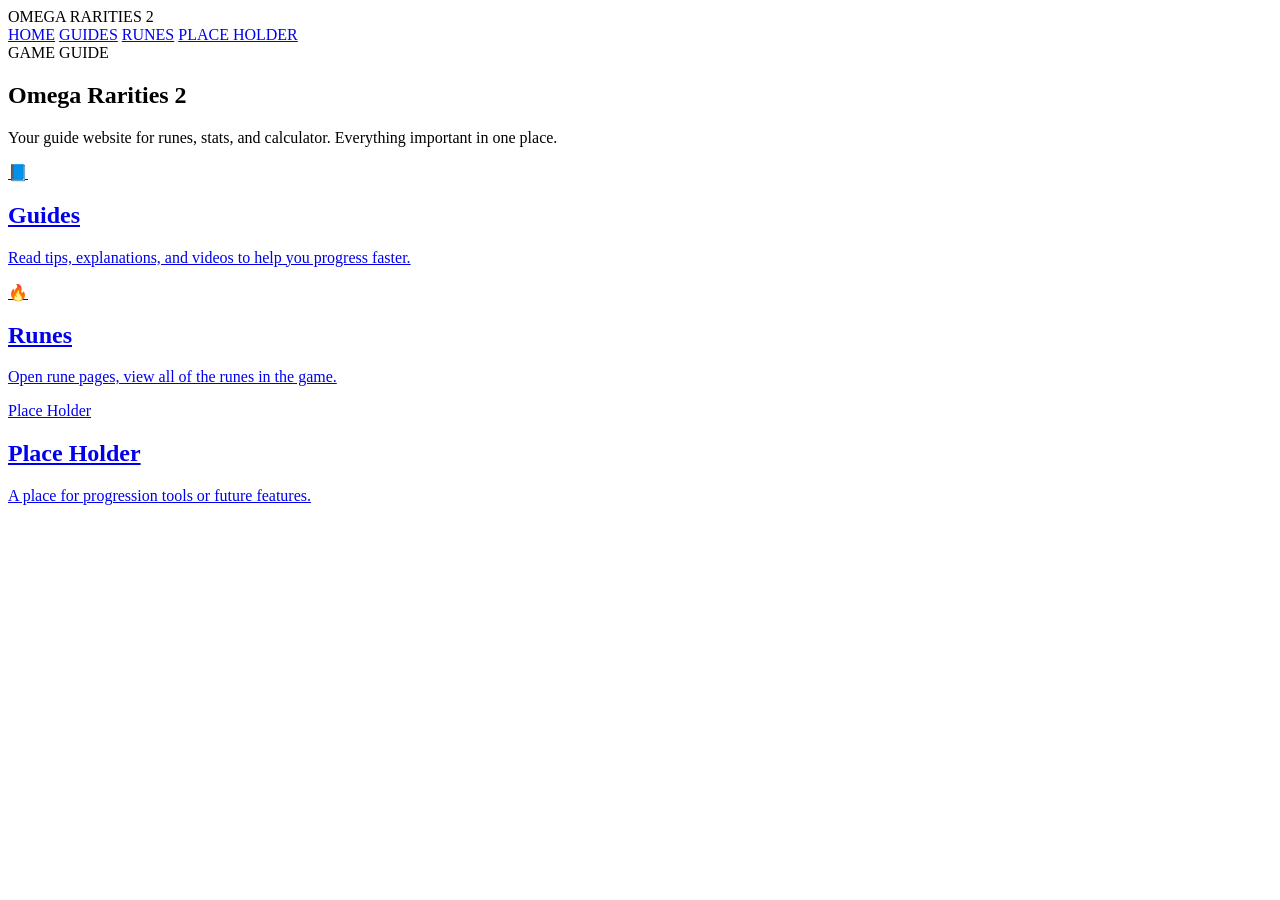
==== index.html @ d83e7086 "Create index.html" ====
<!DOCTYPE html>
<html lang="en">
<head>
    <meta charset="UTF-8">
    <meta name="viewport" content="width=device-width, initial-scale=1.0">
    <title>imi2 Guide</title>
    <link rel="stylesheet" href="style.css">
</head>
<body>

<header class="topbar">
    <div class="logo">OMEGA RARITIES 2</div>
    <nav>
        <a href="index.html">HOME</a>
        <a href="guides.html">GUIDES</a>
        <a href="runes.html">RUNES</a>
        <a href="calculator.html">PLACE HOLDER</a>
    </nav>
</header>

<main class="home-page">

    <section class="home-hero">
        <div class="hero-card">
            <div class="hero-tag">GAME GUIDE</div>
            <h1>Omega Rarities 2</h1>
            <p>
                Your guide website for runes, stats, and calculator. Everything important in one place.
            </p>
        </div>
    </section>

    <section class="menu-grid">
        <a class="menu-card" href="guides.html">
            <div class="menu-icon">📘</div>
            <h2>Guides</h2>
            <p>Read tips, explanations, and videos to help you progress faster.</p>
        </a>

        <a class="menu-card" href="runes.html">
            <div class="menu-icon">🔥</div>
            <h2>Runes</h2>
            <p>Open rune pages, view all of the runes in the game.</p>
        </a>

        <a class="menu-card" href="Place Holder.html">
            <div class="menu-icon">Place Holder</div>
            <h2>Place Holder</h2>
            <p>A place for progression tools or future features.</p>
        </a>
    </section>

</main>

</body>
</html>
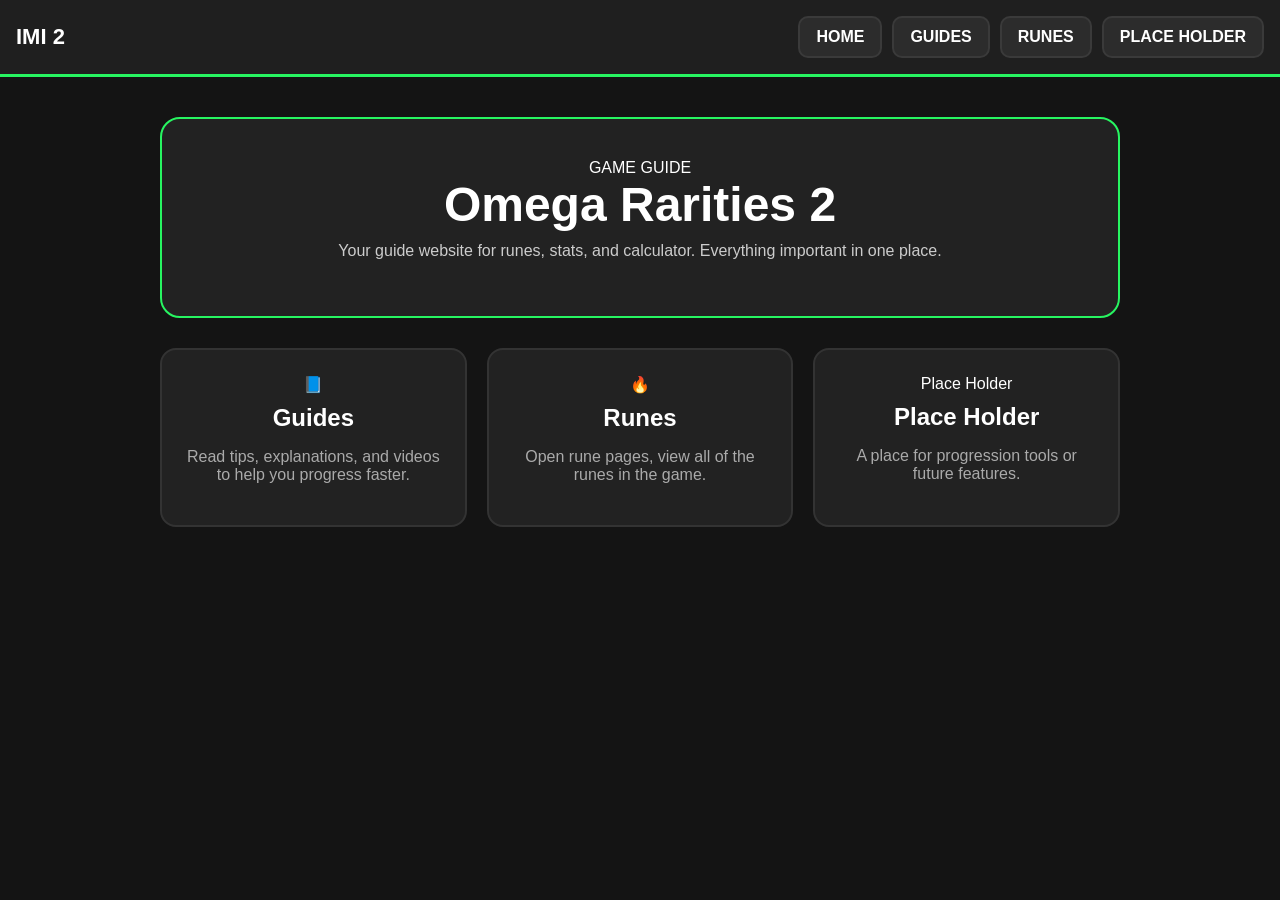
==== commit f70b6f73: "Update index.html" ====
--- a/index.html
+++ b/index.html
@@ -9,7 +9,7 @@
 <body>
 
 <header class="topbar">
-    <div class="logo">OMEGA RARITIES 2</div>
+    <div class="logo">IMI 2</div>
     <nav>
         <a href="index.html">HOME</a>
         <a href="guides.html">GUIDES</a>
--- a/style.css
+++ b/style.css
@@ -0,0 +1,247 @@
+* {
+    box-sizing: border-box;
+}
+
+body {
+    margin: 0;
+    font-family: Arial, sans-serif;
+    background: #141414;
+    color: white;
+}
+
+/* TOP BAR */
+.topbar {
+    background: #1f1f1f;
+    border-bottom: 3px solid #27F561;
+    padding: 16px;
+    display: flex;
+    justify-content: space-between;
+    align-items: center;
+}
+
+.logo {
+    font-size: 22px;
+    font-weight: bold;
+}
+
+nav {
+    display: flex;
+    gap: 10px;
+}
+
+nav a {
+    background: #2c2c2c;
+    color: white;
+    text-decoration: none;
+    padding: 10px 16px;
+    border-radius: 10px;
+    font-weight: bold;
+    border: 2px solid #3a3a3a;
+}
+
+nav a:hover {
+    background: #27F561;
+}
+
+/* HERO CENTERED */
+.home-page {
+    max-width: 1000px;
+    margin: auto;
+    padding: 40px 20px;
+    text-align: center;
+}
+
+.hero-card {
+    background: #222;
+    border: 2px solid #27F561;
+    border-radius: 20px;
+    padding: 40px 20px;
+}
+
+.hero-card h1 {
+    margin: 0;
+    font-size: 48px;
+}
+
+.hero-card p {
+    margin-top: 10px;
+    color: #ccc;
+}
+
+/* BUTTONS */
+.hero-buttons {
+    margin-top: 25px;
+    display: flex;
+    justify-content: center;
+    gap: 10px;
+}
+
+.hero-btn {
+    padding: 14px 20px;
+    border-radius: 10px;
+    font-weight: bold;
+    text-decoration: none;
+    color: white;
+    background: #2c2c2c;
+    border: 2px solid #444;
+}
+
+.hero-btn:hover {
+    background: #27F561;
+}
+
+/* CARDS GRID */
+.menu-grid {
+    margin-top: 30px;
+    display: grid;
+    grid-template-columns: repeat(auto-fit, minmax(250px, 1fr));
+    gap: 20px;
+}
+
+.menu-card {
+    background: #222;
+    border: 2px solid #333;
+    border-radius: 16px;
+    padding: 25px;
+    text-align: center;
+    text-decoration: none;
+    color: white;
+}
+
+.menu-card:hover {
+    border-color: #27F561;
+    transform: translateY(-3px);
+}
+
+.menu-card h2 {
+    margin: 10px 0;
+}
+
+.menu-card p {
+    color: #aaa;
+}
+
+/* RUNES */
+.rune-grid {
+    display: grid;
+    grid-template-columns: repeat(auto-fit, minmax(250px, 1fr));
+    gap: 20px;
+}
+
+.rune-card {
+    background: #222;
+    border: 2px solid #333;
+    padding: 20px;
+    border-radius: 16px;
+    text-align: center;
+    cursor: pointer;
+}
+
+.rune-card:hover {
+    border-color: #27F561;
+}
+
+.rune-card img {
+    width: 100px;
+    margin: 10px 0;
+}
+
+/* POPUP */
+.popup {
+    display: none;
+    position: fixed;
+    inset: 0;
+    background: rgba(0,0,0,0.85);
+    justify-content: center;
+    align-items: center;
+}
+
+.popup-content {
+    background: #222;
+    border: 2px solid #27F561;
+    padding: 20px;
+    border-radius: 16px;
+    max-height: 80vh;
+    overflow-y: auto;
+    width: 90%;
+    max-width: 900px;
+}
+
+.close {
+    float: right;
+    font-size: 28px;
+    cursor: pointer;
+}
+
+#popup-images {
+    display: grid;
+    grid-template-columns: repeat(auto-fit, minmax(200px, 1fr));
+    gap: 10px;
+}
+
+.popup-img {
+    width: 100%;
+    border-radius: 10px;
+}
+
+.guide-box {
+    background: #222;
+    border: 2px solid #27F561;
+    border-radius: 18px;
+    padding: 20px;
+    margin-bottom: 20px;
+}
+
+.guide-box h2 {
+    margin-top: 0;
+}
+
+.guide-box ol {
+    padding-left: 20px;
+}
+
+.guide-box li {
+    margin-bottom: 10px;
+    color: #ddd;
+    line-height: 1.5;
+}
+
+/* ===== CALCULATOR HERO CUSTOM ===== */
+
+.hero-custom {
+    display: flex;
+    justify-content: center;
+    align-items: center;
+    padding: 50px 20px 30px;
+}
+
+.hero-box {
+    background: linear-gradient(180deg, #2c2c2c 0%, #1f1f1f 100%);
+    border: 2px solid #ff8c1a;
+    border-radius: 22px;
+    padding: 30px;
+    text-align: center;
+    max-width: 700px;
+    width: 100%;
+    box-shadow: 0 16px 30px rgba(0,0,0,0.35);
+}
+
+.hero-small {
+    display: block;
+    color: #ff9f2f;
+    font-size: 13px;
+    letter-spacing: 1px;
+    margin-bottom: 6px;
+}
+
+.hero-box h1 {
+    margin: 0;
+    font-size: 36px;
+    color: white;
+}
+
+.hero-box p {
+    margin-top: 12px;
+    color: #cfcfcf;
+    font-size: 16px;
+}
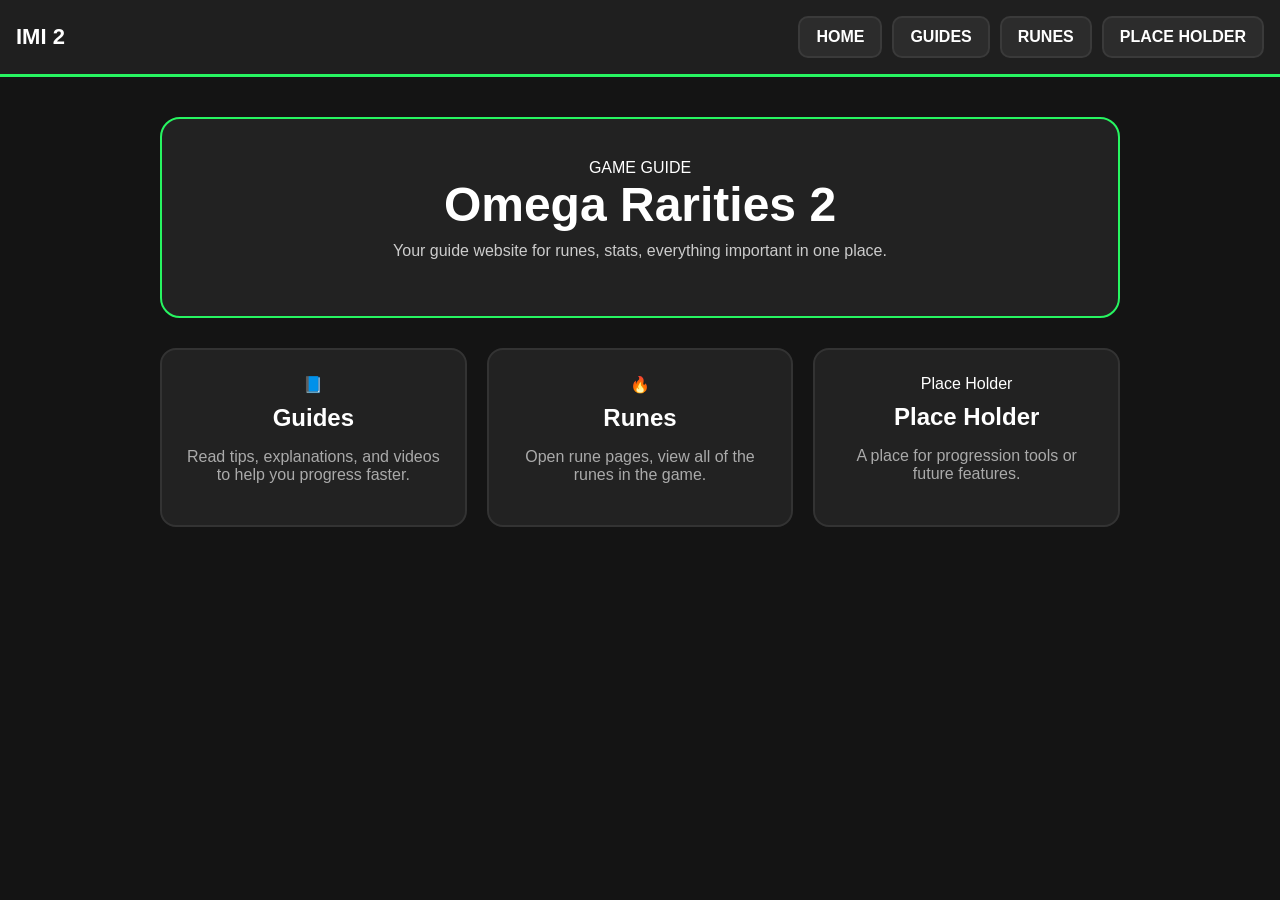
==== commit 51100986: "Update index.html" ====
--- a/index.html
+++ b/index.html
@@ -25,7 +25,7 @@
             <div class="hero-tag">GAME GUIDE</div>
             <h1>Omega Rarities 2</h1>
             <p>
-                Your guide website for runes, stats, and calculator. Everything important in one place.
+                Your guide website for runes, stats, everything important in one place.
             </p>
         </div>
     </section>
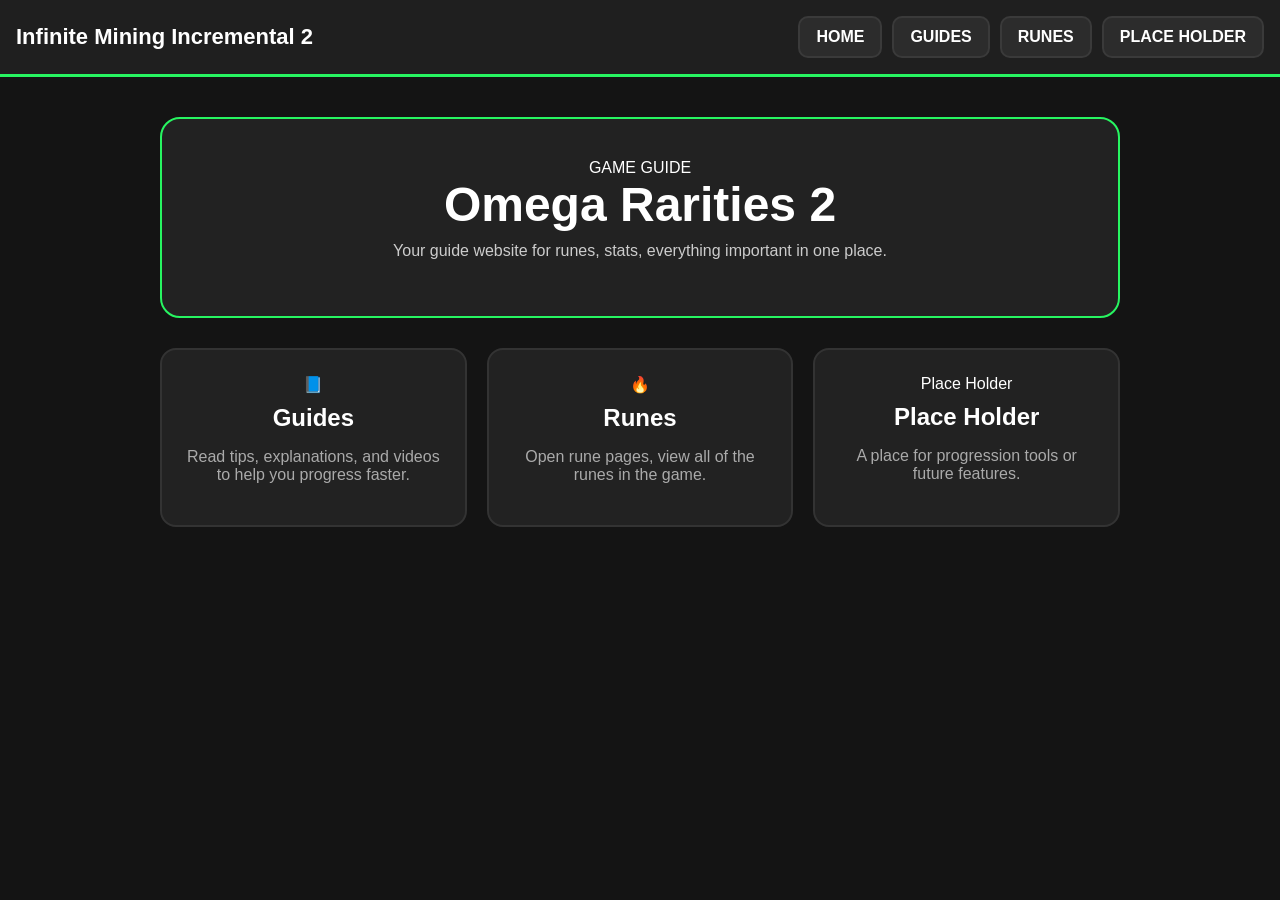
==== commit 7be6b11c: "Update index.html" ====
--- a/index.html
+++ b/index.html
@@ -9,7 +9,7 @@
 <body>
 
 <header class="topbar">
-    <div class="logo">IMI 2</div>
+    <div class="logo">Infinite Mining Incremental 2</div>
     <nav>
         <a href="index.html">HOME</a>
         <a href="guides.html">GUIDES</a>
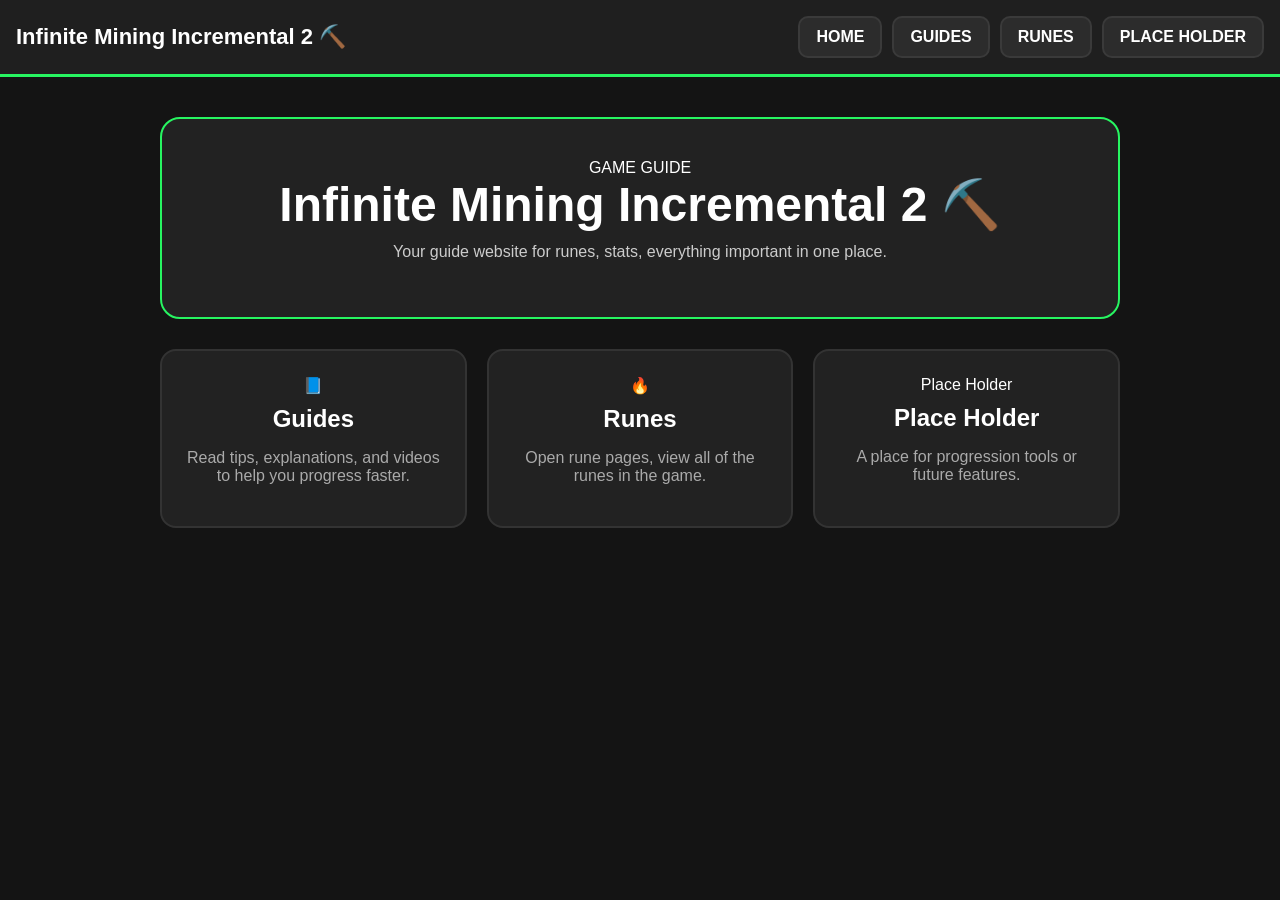
==== commit d369112e: "Update index.html" ====
--- a/index.html
+++ b/index.html
@@ -3,13 +3,13 @@
 <head>
     <meta charset="UTF-8">
     <meta name="viewport" content="width=device-width, initial-scale=1.0">
-    <title>imi2 Guide</title>
+    <title>Infinite Mining Incremental 2 ⛏️ Guides</title>
     <link rel="stylesheet" href="style.css">
 </head>
 <body>
 
 <header class="topbar">
-    <div class="logo">Infinite Mining Incremental 2</div>
+    <div class="logo">Infinite Mining Incremental 2 ⛏️</div>
     <nav>
         <a href="index.html">HOME</a>
         <a href="guides.html">GUIDES</a>
@@ -23,7 +23,7 @@
     <section class="home-hero">
         <div class="hero-card">
             <div class="hero-tag">GAME GUIDE</div>
-            <h1>Omega Rarities 2</h1>
+            <h1>Infinite Mining Incremental 2 ⛏️</h1>
             <p>
                 Your guide website for runes, stats, everything important in one place.
             </p>
